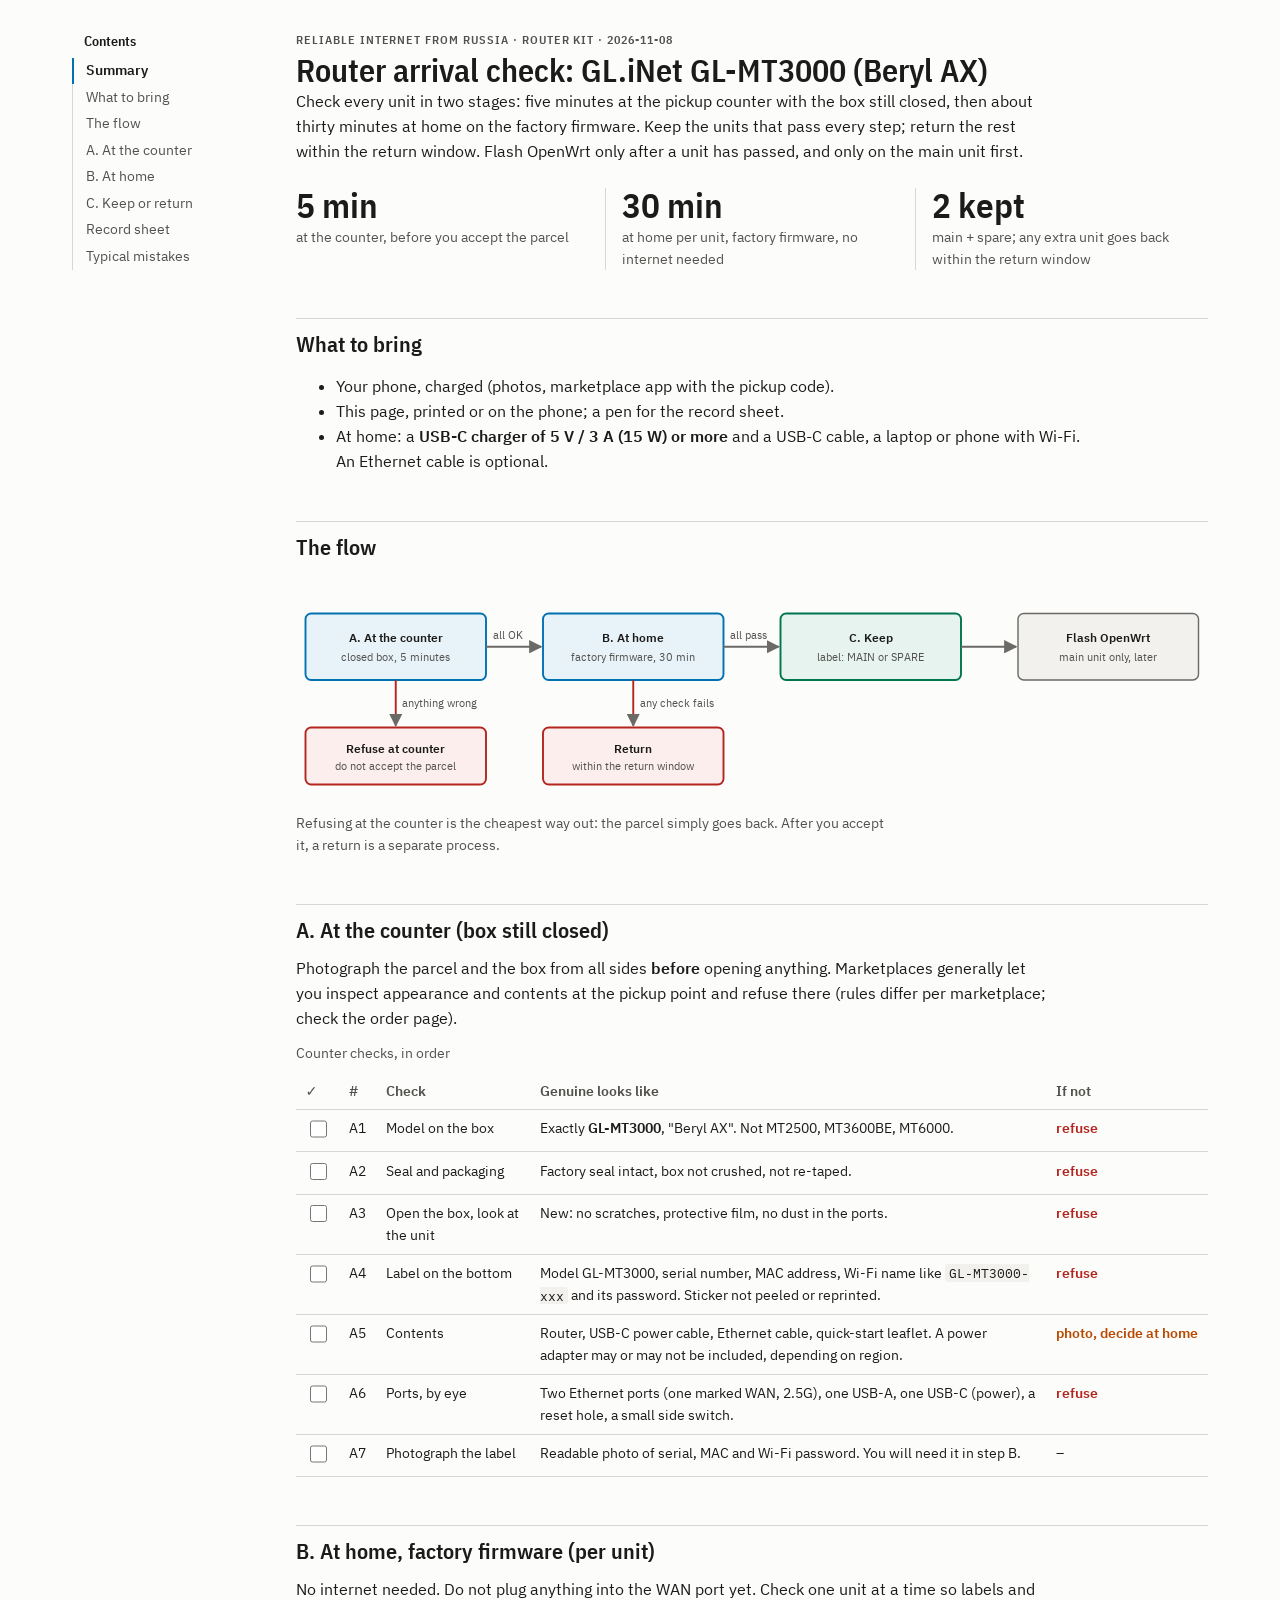
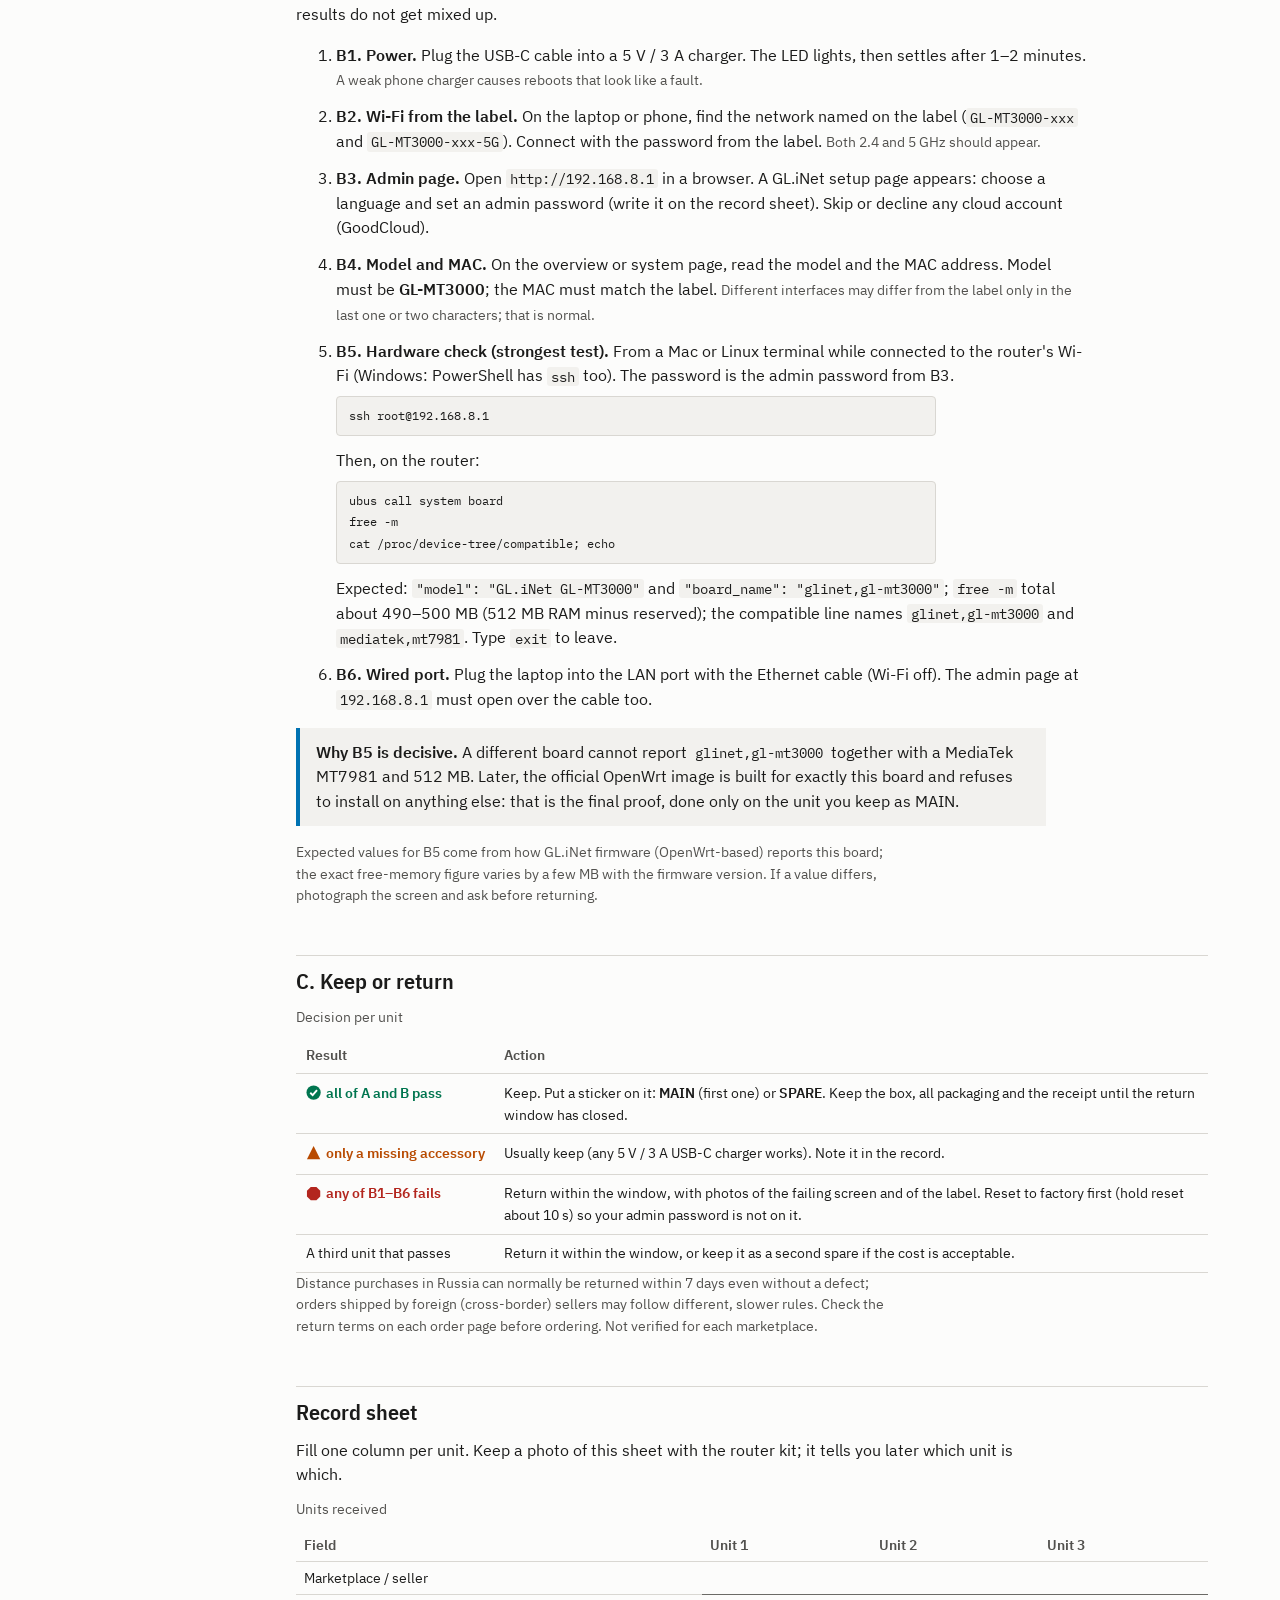
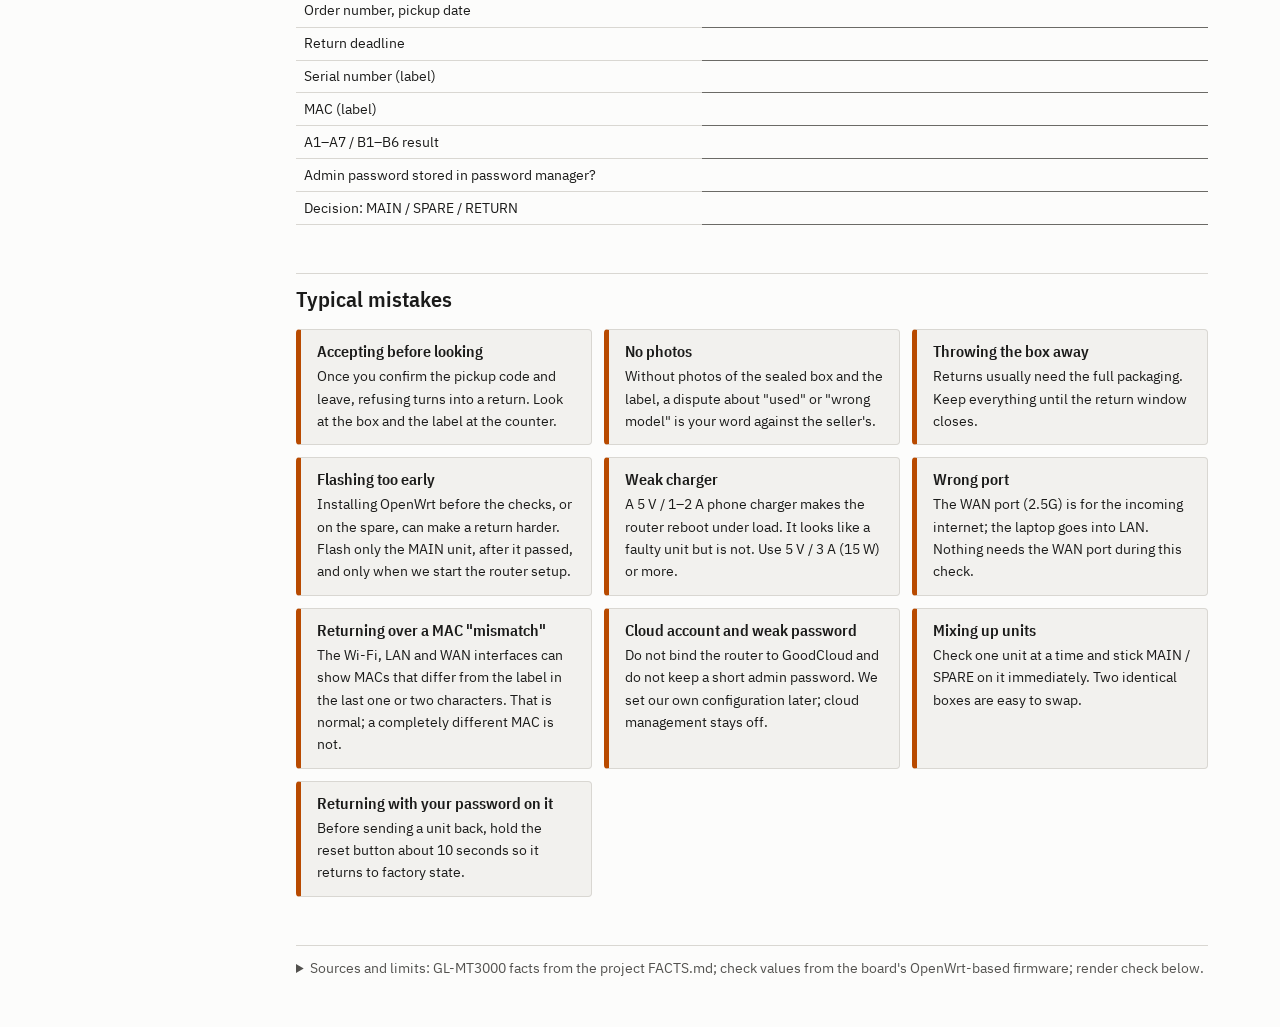
==== docs/router-arrival-check.html @ 06ab202a "Add project records, lessons and the existing explainer pages STATUS (gates, server A state), DECISI" ====
<!doctype html>
<html lang="en" data-doc="router-arrival-check">
<head>
<meta charset="utf-8">
<meta name="viewport" content="width=device-width, initial-scale=1">
<title>Router arrival check</title>
<script>document.documentElement.classList.add('js');</script>
<style>
/* fonts:begin */
/* IBM Plex, SIL Open Font License 1.1, (c) IBM Corp. Embedded by html-report/scripts/embed-fonts.py */
@font-face{font-family:"IBM Plex Sans";font-style:normal;font-weight:400;font-display:swap;src:url([data-uri]) format("woff2");unicode-range:U+0000, U+000D, U+0020-007E, U+00A0-00FF, U+0131, U+0152-0153, U+02C6, U+02DA, U+02DC, U+2013-2014, U+2018-201A, U+201C-201E, U+2020-2022, U+2026, U+2030, U+2039-203A, U+2044, U+2074, U+20AC, U+2122, U+2212, U+FB01-FB02}
@font-face{font-family:"IBM Plex Sans";font-style:normal;font-weight:600;font-display:swap;src:url([data-uri]) format("woff2");unicode-range:U+0000, U+000D, U+0020-007E, U+00A0-00FF, U+0131, U+0152-0153, U+02C6, U+02DA, U+02DC, U+2013-2014, U+2018-201A, U+201C-201E, U+2020-2022, U+2026, U+2030, U+2039-203A, U+2044, U+2074, U+20AC, U+2122, U+2212, U+FB01-FB02}
@font-face{font-family:"IBM Plex Sans Condensed";font-style:normal;font-weight:600;font-display:swap;src:url([data-uri]) format("woff2");unicode-range:U+0000, U+000D, U+0020-007E, U+00A0-00FF, U+0131, U+0152-0153, U+02C6, U+02DA, U+02DC, U+2013-2014, U+2018-201A, U+201C-201E, U+2020-2022, U+2026, U+2030, U+2039-203A, U+2044, U+2074, U+20AC, U+2122, U+2212, U+FB01-FB02}
@font-face{font-family:"IBM Plex Mono";font-style:normal;font-weight:400;font-display:swap;src:url([data-uri]) format("woff2");unicode-range:U+0000, U+000D, U+0020-007E, U+00A0-00FF, U+0131, U+0152-0153, U+02C6, U+02DA, U+02DC, U+2013-2014, U+2018-201A, U+201C-201E, U+2020-2022, U+2026, U+2030, U+2039-203A, U+2044, U+2074, U+20AC, U+2122, U+2212, U+FB01-FB02}
/* fonts:end */
:root{
  color-scheme:light;
  --surface:#fcfcfb; --surface-2:#f2f1ee; --rule:#d9d7d2;
  --ink:#1b1b1a; --ink-2:#52514e; --line:#6b6a66;
  --accent:#0072B2; --focus:#0072B2;
  --good:#00754f; --warning:#8a5a00; --serious:#b84a00; --critical:#b3261e;
  --font:"IBM Plex Sans",system-ui,-apple-system,"Segoe UI",Roboto,sans-serif;
  --font-c:"IBM Plex Sans Condensed","IBM Plex Sans","Arial Narrow",system-ui,sans-serif;
  --mono:"IBM Plex Mono",ui-monospace,Menlo,Consolas,monospace;
  --s1:.25rem; --s2:.5rem; --s3:.75rem; --s4:1rem; --s5:1.5rem; --s6:2rem; --s7:3rem;
  --radius:4px; --measure:75ch;
}
*,*::before,*::after{box-sizing:border-box}
html{background:var(--surface);color:var(--ink);font:16px/1.55 var(--font);-webkit-text-size-adjust:100%}
body{margin:0;background:var(--surface)}
h1,h2,h3{font-family:var(--font-c);font-weight:600;line-height:1.2;margin:0}
h1{font-size:2rem}
h2{font-size:1.4rem;margin:var(--s7) 0 var(--s3);padding-top:var(--s3);border-top:1px solid var(--rule)}
h3{font-size:1.1rem;margin:var(--s5) 0 var(--s2)}
p,li{max-width:var(--measure)}
p{margin:0 0 var(--s3)}
b,strong{font-weight:600}
a{color:var(--accent)}
code,pre{font-family:var(--mono);font-size:.875em}
code{background:var(--surface-2);padding:.05em .3em;border-radius:3px}
pre{background:var(--surface-2);border:1px solid var(--rule);border-radius:var(--radius);padding:var(--s2) var(--s3);overflow-x:auto;max-width:var(--measure);margin:var(--s2) 0 var(--s3)}
pre code{background:none;padding:0}
.small{font-size:.875rem;color:var(--ink-2)}
.eyebrow{font:600 .75rem var(--font-c);letter-spacing:.08em;text-transform:uppercase;color:var(--ink-2);margin:0 0 var(--s1)}
:focus-visible{outline:2px solid var(--focus);outline-offset:2px}

.page{display:grid;grid-template-columns:12rem minmax(0,1fr);gap:var(--s6);max-width:74rem;margin:0 auto;padding:var(--s6) var(--s5) var(--s7)}
.toc{position:sticky;top:var(--s5);align-self:start;font-size:.875rem}
.toc ol{list-style:none;margin:0;padding:0;border-left:1px solid var(--rule)}
.toc a{display:block;padding:.15rem var(--s3);color:var(--ink-2);text-decoration:none;border-left:2px solid transparent;margin-left:-1px}
.toc a[aria-current="true"]{color:var(--ink);border-left-color:var(--accent);font-weight:600}
.toc .toc-title{font:600 .875rem var(--font-c);margin:0 0 var(--s2) var(--s3)}
main{min-width:0}
@media (max-width:60rem){
  .page{grid-template-columns:minmax(0,1fr);gap:var(--s4);padding:var(--s5) 16px var(--s7)}
  .toc{position:static}
  .toc ol{display:flex;flex-wrap:wrap;gap:0 var(--s2);border-left:0}
  .toc a{padding:.1rem var(--s2) .1rem 0;border-left:0}
}

.strip{display:grid;grid-template-columns:repeat(3,minmax(0,1fr));gap:var(--s4);margin:var(--s5) 0}
.strip>div{border-left:1px solid var(--rule);padding-left:var(--s4)}
.strip>div:first-child{border-left:0;padding-left:0}
.big{font:600 2.2rem/1 var(--font-c)}
.big-label{font-size:.875rem;color:var(--ink-2);margin-top:var(--s1)}
@media (max-width:40rem){.strip{grid-template-columns:minmax(0,1fr)}.strip>div{border-left:0;padding-left:0}}

figure{margin:var(--s5) 0}
figure svg{display:block;width:100%;height:auto;font-family:var(--font);font-size:13px}
figcaption{font-size:.9rem;color:var(--ink-2);max-width:var(--measure);margin-top:var(--s2)}
.scroll-x{overflow-x:auto} .scroll-x svg{min-width:40rem}
.dg .box{fill:var(--surface-2);stroke:var(--line);stroke-width:1.5}
.dg .box.a{fill:#e8f2f9;stroke:var(--accent);stroke-width:2}
.dg .box.ok{fill:#e6f3ee;stroke:var(--good);stroke-width:2}
.dg .box.no{fill:#fbeeed;stroke:var(--critical);stroke-width:2}
.dg .tb{text-anchor:middle;font-weight:600;fill:var(--ink)}
.dg .ts{text-anchor:middle;font-size:11.5px;fill:var(--ink-2)}
.dg .lbl{font-size:12px;fill:var(--ink-2)}
.dg .conn{fill:none;stroke:var(--line);stroke-width:2}
.dg .conn.bad{stroke:var(--critical)}
.dg marker path{fill:var(--line)}

table{border-collapse:collapse;width:100%;font-size:.9rem}
caption{text-align:left;font-size:.875rem;color:var(--ink-2);padding-bottom:var(--s2)}
th,td{text-align:left;padding:.45rem .6rem;border-bottom:1px solid var(--rule);vertical-align:top}
th{font-weight:600;color:var(--ink-2)}
td.ck{width:2rem}
table:has(tbody tr:nth-child(8)) :is(th,td){padding:.3rem .5rem}
.table-wrap{overflow-x:auto}
input[type=checkbox]{width:1.1rem;height:1.1rem;accent-color:var(--good)}
td.fill{min-width:8rem;border-bottom:1px solid var(--line)}

.sev{display:inline-flex;align-items:center;gap:.3rem;font-weight:600;white-space:nowrap}
.sev svg{width:.95rem;height:.95rem;flex:none}
.sev.stop{color:var(--critical)} .sev.warn{color:var(--serious)} .sev.ok{color:var(--good)}

.cards{display:grid;grid-template-columns:repeat(auto-fill,minmax(16rem,1fr));gap:var(--s3);margin:var(--s4) 0}
.card{background:var(--surface-2);border:1px solid var(--rule);border-left:5px solid var(--serious);border-radius:var(--radius);padding:var(--s3) var(--s4)}
.card h3{margin:0 0 var(--s1);font-size:1rem}
.card p{margin:0;font-size:.9rem}
.callout{border-left:4px solid var(--accent);background:var(--surface-2);padding:var(--s3) var(--s4);margin:var(--s4) 0;max-width:var(--measure)}
.callout p:last-child{margin:0}
ol.steps>li{margin-bottom:var(--s3)}

footer.prov{margin-top:var(--s7);border-top:1px solid var(--rule);padding-top:var(--s3);font-size:.85rem;color:var(--ink-2)}
footer.prov summary{cursor:pointer}
footer.prov dl{display:grid;grid-template-columns:max-content minmax(0,1fr);gap:.15rem var(--s4);margin:var(--s2) 0 0}
footer.prov dt{font-weight:600} footer.prov dd{margin:0}
@media (prefers-reduced-motion:reduce){*,*::before,*::after{animation:none !important;transition:none !important}}
@page{margin:14mm 12mm}
@media print{
  :root{--surface:#fff;--surface-2:#f4f4f2;--rule:#bdbbb5;--ink:#000;--ink-2:#333;--line:#333}
  html{font-size:10.5pt}
  .page{display:block;padding:0;max-width:none}
  .toc{display:none !important}
  .scroll-x{overflow:visible} .scroll-x svg{min-width:0}
  h2{break-after:avoid;margin-top:var(--s5)}
  figure,.card,tr,.callout,pre{break-inside:avoid}
  .dg .conn{stroke-width:2.5}
}
</style>
</head>
<body>
<div class="page">
<nav class="toc" aria-label="Contents">
  <p class="toc-title">Contents</p>
  <ol>
    <li><a href="#summary">Summary</a></li>
    <li><a href="#bring">What to bring</a></li>
    <li><a href="#flow">The flow</a></li>
    <li><a href="#counter">A. At the counter</a></li>
    <li><a href="#home">B. At home</a></li>
    <li><a href="#decide">C. Keep or return</a></li>
    <li><a href="#record">Record sheet</a></li>
    <li><a href="#mistakes">Typical mistakes</a></li>
  </ol>
</nav>
<main>
<header id="summary">
  <p class="eyebrow">Reliable internet from Russia &middot; router kit &middot; 2026-11-08</p>
  <h1>Router arrival check: GL.iNet GL-MT3000 (Beryl AX)</h1>
  <p>Check every unit in two stages: five minutes at the pickup counter with the box still closed, then about thirty minutes at home on the factory firmware. Keep the units that pass every step; return the rest within the return window. Flash OpenWrt only after a unit has passed, and only on the main unit first.</p>
  <div class="strip">
    <div><div class="big">5 min</div><div class="big-label">at the counter, before you accept the parcel</div></div>
    <div><div class="big">30 min</div><div class="big-label">at home per unit, factory firmware, no internet needed</div></div>
    <div><div class="big">2 kept</div><div class="big-label">main + spare; any extra unit goes back within the return window</div></div>
  </div>
</header>

<section id="bring" aria-labelledby="bring-h">
  <h2 id="bring-h">What to bring</h2>
  <ul>
    <li>Your phone, charged (photos, marketplace app with the pickup code).</li>
    <li>This page, printed or on the phone; a pen for the record sheet.</li>
    <li>At home: a <b>USB-C charger of 5 V / 3 A (15 W) or more</b> and a USB-C cable, a laptop or phone with Wi-Fi. An Ethernet cable is optional.</li>
  </ul>
</section>

<section id="flow" aria-labelledby="flow-h">
  <h2 id="flow-h">The flow</h2>
  <figure>
    <div class="scroll-x">
    <svg class="dg" viewBox="0 0 960 230" role="img" aria-labelledby="ft fd">
      <title id="ft">Arrival check flow</title>
      <desc id="fd">At the counter: inspect the closed box. If anything is wrong, refuse the parcel at the counter. Otherwise accept and take it home. At home: power on with factory firmware and run checks B1 to B6. If any check fails, return within the window. If all pass, label the unit main or spare. Only then flash OpenWrt on the main unit.</desc>
      <defs><marker id="ar" viewBox="0 0 10 10" refX="9" refY="5" markerWidth="7" markerHeight="7" orient="auto-start-reverse"><path d="M0 0L10 5L0 10z"/></marker></defs>
      <rect class="box a" x="10" y="30" width="190" height="70" rx="6"/><text class="tb" x="105" y="60">A. At the counter</text><text class="ts" x="105" y="80">closed box, 5 minutes</text>
      <rect class="box a" x="260" y="30" width="190" height="70" rx="6"/><text class="tb" x="355" y="60">B. At home</text><text class="ts" x="355" y="80">factory firmware, 30 min</text>
      <rect class="box ok" x="510" y="30" width="190" height="70" rx="6"/><text class="tb" x="605" y="60">C. Keep</text><text class="ts" x="605" y="80">label: MAIN or SPARE</text>
      <rect class="box" x="760" y="30" width="190" height="70" rx="6"/><text class="tb" x="855" y="60">Flash OpenWrt</text><text class="ts" x="855" y="80">main unit only, later</text>
      <rect class="box no" x="10" y="150" width="190" height="60" rx="6"/><text class="tb" x="105" y="177">Refuse at counter</text><text class="ts" x="105" y="195">do not accept the parcel</text>
      <rect class="box no" x="260" y="150" width="190" height="60" rx="6"/><text class="tb" x="355" y="177">Return</text><text class="ts" x="355" y="195">within the return window</text>
      <path class="conn" d="M200 65H258" marker-end="url(#ar)"/><text class="lbl" x="207" y="57">all OK</text>
      <path class="conn" d="M450 65H508" marker-end="url(#ar)"/><text class="lbl" x="457" y="57">all pass</text>
      <path class="conn" d="M700 65H758" marker-end="url(#ar)"/>
      <path class="conn bad" d="M105 100V148" marker-end="url(#ar)"/><text class="lbl" x="112" y="128">anything wrong</text>
      <path class="conn bad" d="M355 100V148" marker-end="url(#ar)"/><text class="lbl" x="362" y="128">any check fails</text>
    </svg>
    </div>
    <figcaption>Refusing at the counter is the cheapest way out: the parcel simply goes back. After you accept it, a return is a separate process.</figcaption>
  </figure>
</section>

<section id="counter" aria-labelledby="counter-h">
  <h2 id="counter-h">A. At the counter (box still closed)</h2>
  <p>Photograph the parcel and the box from all sides <b>before</b> opening anything. Marketplaces generally let you inspect appearance and contents at the pickup point and refuse there (rules differ per marketplace; check the order page).</p>
  <div class="table-wrap">
  <table>
    <caption>Counter checks, in order</caption>
    <thead><tr><th>&#10003;</th><th>#</th><th>Check</th><th>Genuine looks like</th><th>If not</th></tr></thead>
    <tbody>
      <tr><td class="ck"><input type="checkbox" aria-label="A1 done"></td><td>A1</td><td>Model on the box</td><td>Exactly <b>GL-MT3000</b>, "Beryl AX". Not MT2500, MT3600BE, MT6000.</td><td><span class="sev stop">refuse</span></td></tr>
      <tr><td class="ck"><input type="checkbox" aria-label="A2 done"></td><td>A2</td><td>Seal and packaging</td><td>Factory seal intact, box not crushed, not re-taped.</td><td><span class="sev stop">refuse</span></td></tr>
      <tr><td class="ck"><input type="checkbox" aria-label="A3 done"></td><td>A3</td><td>Open the box, look at the unit</td><td>New: no scratches, protective film, no dust in the ports.</td><td><span class="sev stop">refuse</span></td></tr>
      <tr><td class="ck"><input type="checkbox" aria-label="A4 done"></td><td>A4</td><td>Label on the bottom</td><td>Model GL-MT3000, serial number, MAC address, Wi-Fi name like <code>GL-MT3000-xxx</code> and its password. Sticker not peeled or reprinted.</td><td><span class="sev stop">refuse</span></td></tr>
      <tr><td class="ck"><input type="checkbox" aria-label="A5 done"></td><td>A5</td><td>Contents</td><td>Router, USB-C power cable, Ethernet cable, quick-start leaflet. A power adapter may or may not be included, depending on region.</td><td><span class="sev warn">photo, decide at home</span></td></tr>
      <tr><td class="ck"><input type="checkbox" aria-label="A6 done"></td><td>A6</td><td>Ports, by eye</td><td>Two Ethernet ports (one marked WAN, 2.5G), one USB-A, one USB-C (power), a reset hole, a small side switch.</td><td><span class="sev stop">refuse</span></td></tr>
      <tr><td class="ck"><input type="checkbox" aria-label="A7 done"></td><td>A7</td><td>Photograph the label</td><td>Readable photo of serial, MAC and Wi-Fi password. You will need it in step B.</td><td>&ndash;</td></tr>
    </tbody>
  </table>
  </div>
</section>

<section id="home" aria-labelledby="home-h">
  <h2 id="home-h">B. At home, factory firmware (per unit)</h2>
  <p>No internet needed. Do not plug anything into the WAN port yet. Check one unit at a time so labels and results do not get mixed up.</p>
  <ol class="steps">
    <li><b>B1. Power.</b> Plug the USB-C cable into a 5 V / 3 A charger. The LED lights, then settles after 1&ndash;2 minutes. <span class="small">A weak phone charger causes reboots that look like a fault.</span></li>
    <li><b>B2. Wi-Fi from the label.</b> On the laptop or phone, find the network named on the label (<code>GL-MT3000-xxx</code> and <code>GL-MT3000-xxx-5G</code>). Connect with the password from the label. <span class="small">Both 2.4 and 5 GHz should appear.</span></li>
    <li><b>B3. Admin page.</b> Open <code>http://192.168.8.1</code> in a browser. A GL.iNet setup page appears: choose a language and set an admin password (write it on the record sheet). Skip or decline any cloud account (GoodCloud).</li>
    <li><b>B4. Model and MAC.</b> On the overview or system page, read the model and the MAC address. Model must be <b>GL-MT3000</b>; the MAC must match the label. <span class="small">Different interfaces may differ from the label only in the last one or two characters; that is normal.</span></li>
    <li><b>B5. Hardware check (strongest test).</b> From a Mac or Linux terminal while connected to the router's Wi-Fi (Windows: PowerShell has <code>ssh</code> too). The password is the admin password from B3.
<pre><code>ssh root@192.168.8.1</code></pre>
      Then, on the router:
<pre><code>ubus call system board
free -m
cat /proc/device-tree/compatible; echo</code></pre>
      Expected: <code>"model": "GL.iNet GL-MT3000"</code> and <code>"board_name": "glinet,gl-mt3000"</code>; <code>free -m</code> total about 490&ndash;500 MB (512 MB RAM minus reserved); the compatible line names <code>glinet,gl-mt3000</code> and <code>mediatek,mt7981</code>. Type <code>exit</code> to leave.</li>
    <li><b>B6. Wired port.</b> Plug the laptop into the LAN port with the Ethernet cable (Wi-Fi off). The admin page at <code>192.168.8.1</code> must open over the cable too.</li>
  </ol>
  <div class="callout">
    <p><b>Why B5 is decisive.</b> A different board cannot report <code>glinet,gl-mt3000</code> together with a MediaTek MT7981 and 512 MB. Later, the official OpenWrt image is built for exactly this board and refuses to install on anything else: that is the final proof, done only on the unit you keep as MAIN.</p>
  </div>
  <p class="small">Expected values for B5 come from how GL.iNet firmware (OpenWrt-based) reports this board; the exact free-memory figure varies by a few MB with the firmware version. If a value differs, photograph the screen and ask before returning.</p>
</section>

<section id="decide" aria-labelledby="decide-h">
  <h2 id="decide-h">C. Keep or return</h2>
  <div class="table-wrap">
  <table>
    <caption>Decision per unit</caption>
    <thead><tr><th>Result</th><th>Action</th></tr></thead>
    <tbody>
      <tr><td><span class="sev ok"><svg viewBox="0 0 16 16" aria-hidden="true"><circle cx="8" cy="8" r="7.5" fill="currentColor"/><path d="M4.5 8.2 7 10.6 11.6 5.4" stroke="#fff" stroke-width="2" fill="none"/></svg>all of A and B pass</span></td><td>Keep. Put a sticker on it: <b>MAIN</b> (first one) or <b>SPARE</b>. Keep the box, all packaging and the receipt until the return window has closed.</td></tr>
      <tr><td><span class="sev warn"><svg viewBox="0 0 16 16" aria-hidden="true"><path d="M8 1l7 14H1z" fill="currentColor"/></svg>only a missing accessory</span></td><td>Usually keep (any 5 V / 3 A USB-C charger works). Note it in the record.</td></tr>
      <tr><td><span class="sev stop"><svg viewBox="0 0 16 16" aria-hidden="true"><path d="M5 1h6l4 4v6l-4 4H5l-4-4V5z" fill="currentColor"/></svg>any of B1&ndash;B6 fails</span></td><td>Return within the window, with photos of the failing screen and of the label. Reset to factory first (hold reset about 10 s) so your admin password is not on it.</td></tr>
      <tr><td>A third unit that passes</td><td>Return it within the window, or keep it as a second spare if the cost is acceptable.</td></tr>
    </tbody>
  </table>
  </div>
  <p class="small">Distance purchases in Russia can normally be returned within 7 days even without a defect; orders shipped by foreign (cross-border) sellers may follow different, slower rules. Check the return terms on each order page before ordering. Not verified for each marketplace.</p>
</section>

<section id="record" aria-labelledby="record-h">
  <h2 id="record-h">Record sheet</h2>
  <p>Fill one column per unit. Keep a photo of this sheet with the router kit; it tells you later which unit is which.</p>
  <div class="table-wrap">
  <table>
    <caption>Units received</caption>
    <thead><tr><th>Field</th><th>Unit 1</th><th>Unit 2</th><th>Unit 3</th></tr></thead>
    <tbody>
      <tr><td>Marketplace / seller</td><td class="fill"></td><td class="fill"></td><td class="fill"></td></tr>
      <tr><td>Order number, pickup date</td><td class="fill"></td><td class="fill"></td><td class="fill"></td></tr>
      <tr><td>Return deadline</td><td class="fill"></td><td class="fill"></td><td class="fill"></td></tr>
      <tr><td>Serial number (label)</td><td class="fill"></td><td class="fill"></td><td class="fill"></td></tr>
      <tr><td>MAC (label)</td><td class="fill"></td><td class="fill"></td><td class="fill"></td></tr>
      <tr><td>A1&ndash;A7 / B1&ndash;B6 result</td><td class="fill"></td><td class="fill"></td><td class="fill"></td></tr>
      <tr><td>Admin password stored in password manager?</td><td class="fill"></td><td class="fill"></td><td class="fill"></td></tr>
      <tr><td>Decision: MAIN / SPARE / RETURN</td><td class="fill"></td><td class="fill"></td><td class="fill"></td></tr>
    </tbody>
  </table>
  </div>
</section>

<section id="mistakes" aria-labelledby="mistakes-h">
  <h2 id="mistakes-h">Typical mistakes</h2>
  <div class="cards">
    <article class="card"><h3>Accepting before looking</h3><p>Once you confirm the pickup code and leave, refusing turns into a return. Look at the box and the label at the counter.</p></article>
    <article class="card"><h3>No photos</h3><p>Without photos of the sealed box and the label, a dispute about "used" or "wrong model" is your word against the seller's.</p></article>
    <article class="card"><h3>Throwing the box away</h3><p>Returns usually need the full packaging. Keep everything until the return window closes.</p></article>
    <article class="card"><h3>Flashing too early</h3><p>Installing OpenWrt before the checks, or on the spare, can make a return harder. Flash only the MAIN unit, after it passed, and only when we start the router setup.</p></article>
    <article class="card"><h3>Weak charger</h3><p>A 5 V / 1&ndash;2 A phone charger makes the router reboot under load. It looks like a faulty unit but is not. Use 5 V / 3 A (15 W) or more.</p></article>
    <article class="card"><h3>Wrong port</h3><p>The WAN port (2.5G) is for the incoming internet; the laptop goes into LAN. Nothing needs the WAN port during this check.</p></article>
    <article class="card"><h3>Returning over a MAC "mismatch"</h3><p>The Wi-Fi, LAN and WAN interfaces can show MACs that differ from the label in the last one or two characters. That is normal; a completely different MAC is not.</p></article>
    <article class="card"><h3>Cloud account and weak password</h3><p>Do not bind the router to GoodCloud and do not keep a short admin password. We set our own configuration later; cloud management stays off.</p></article>
    <article class="card"><h3>Mixing up units</h3><p>Check one unit at a time and stick MAIN / SPARE on it immediately. Two identical boxes are easy to swap.</p></article>
    <article class="card"><h3>Returning with your password on it</h3><p>Before sending a unit back, hold the reset button about 10 seconds so it returns to factory state.</p></article>
  </div>
</section>

<footer class="prov">
  <details>
    <summary>Sources and limits: GL-MT3000 facts from the project FACTS.md; check values from the board's OpenWrt-based firmware; render check below.</summary>
    <dl>
      <dt>Facts</dt><dd>Hardware (MediaTek MT7981B, 512 MB RAM, 2.5G WAN + 1G LAN, USB-C 5 V / 3 A, admin at 192.168.8.1, SSID and key on the label) from FACTS.md.</dd>
      <dt>Not verified</dt><dd>Exact box contents per region, the exact free-memory figure, and each marketplace's pickup and return rules.</dd>
      <dt>Render</dt><dd id="render-status">offline-check.sh 2026-11-08: no external loads, SVG valid, headless render and PDF with network blocked; screenshot and PDF pages looked at. Not checked: phone width, dark mode.</dd>
    </dl>
  </details>
</footer>
</main>
</div>
<script>
(function () {
  var links = Array.prototype.slice.call(document.querySelectorAll('.toc a'));
  if ('IntersectionObserver' in window) {
    var io = new IntersectionObserver(function (es) { es.forEach(function (en) { if (!en.isIntersecting) return; links.forEach(function (a) { a.setAttribute('aria-current', String(a.getAttribute('href') === '#' + en.target.id)); }); }); }, { rootMargin: '0px 0px -70% 0px' });
    links.forEach(function (a) { var s = document.getElementById(a.getAttribute('href').slice(1)); if (s) io.observe(s); });
  }
  /* Remember ticked boxes on this device only (view convenience). */
  var key = 'router-arrival-check:ticks';
  var boxes = Array.prototype.slice.call(document.querySelectorAll('input[type=checkbox]'));
  try { var saved = JSON.parse(localStorage.getItem(key) || '[]'); boxes.forEach(function (b, i) { b.checked = !!saved[i]; }); } catch (e) {}
  boxes.forEach(function (b) { b.addEventListener('change', function () { try { localStorage.setItem(key, JSON.stringify(boxes.map(function (x) { return x.checked; }))); } catch (e) {} }); });
  window.addEventListener('beforeprint', function () { document.querySelectorAll('details').forEach(function (d) { d.open = true; }); });
})();
</script>
</body>
</html>
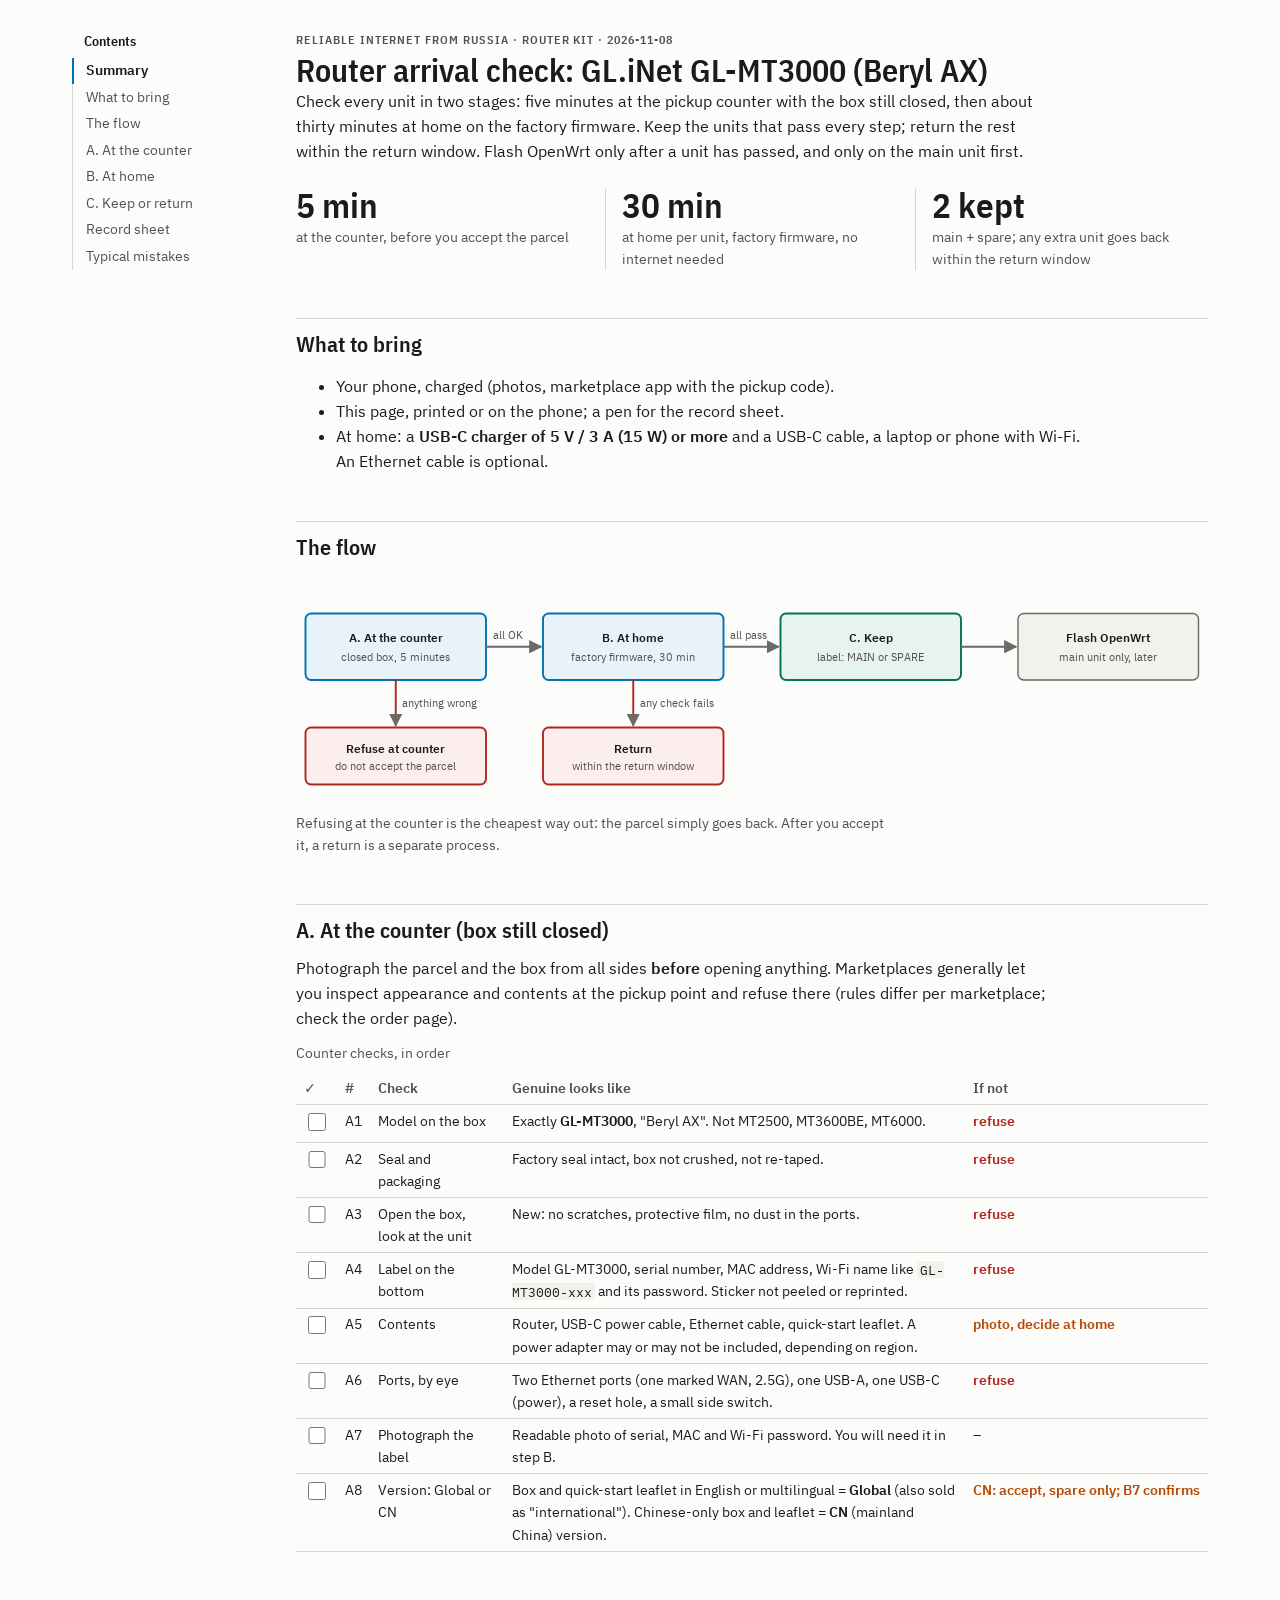
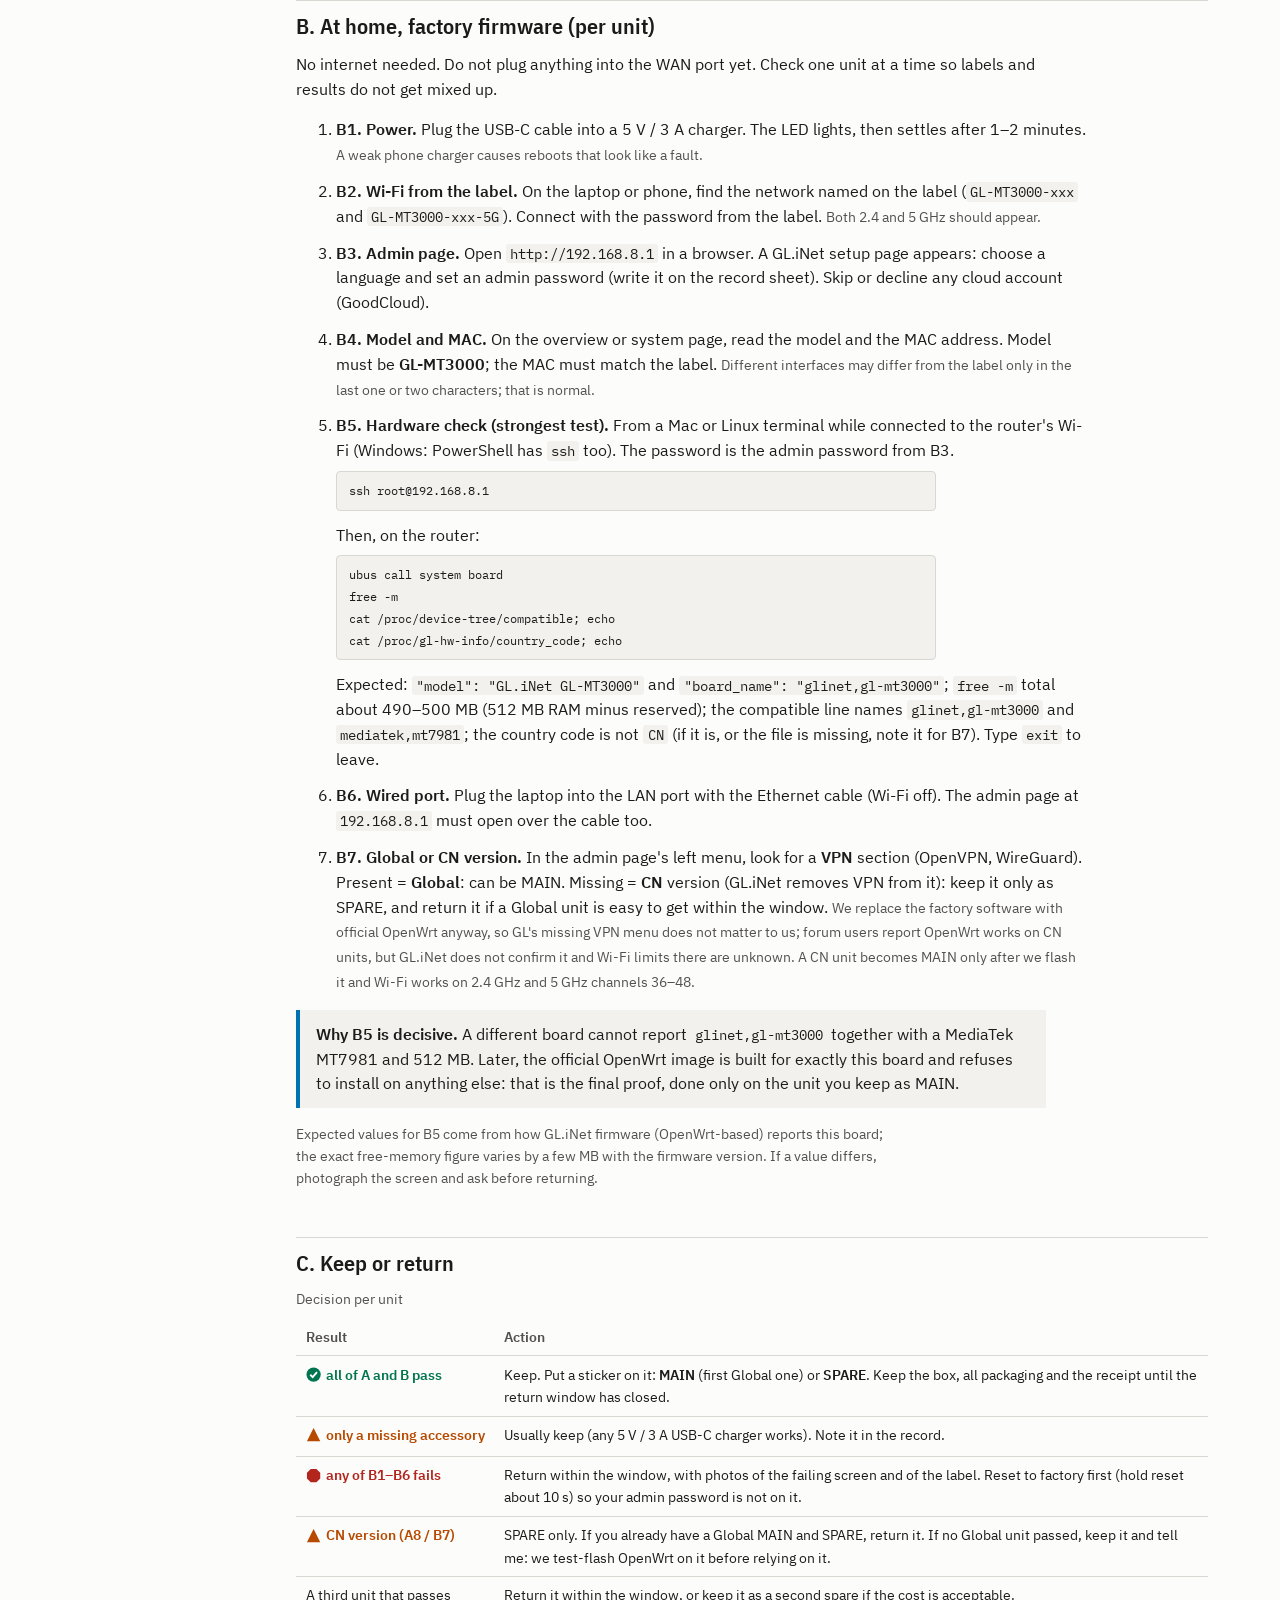
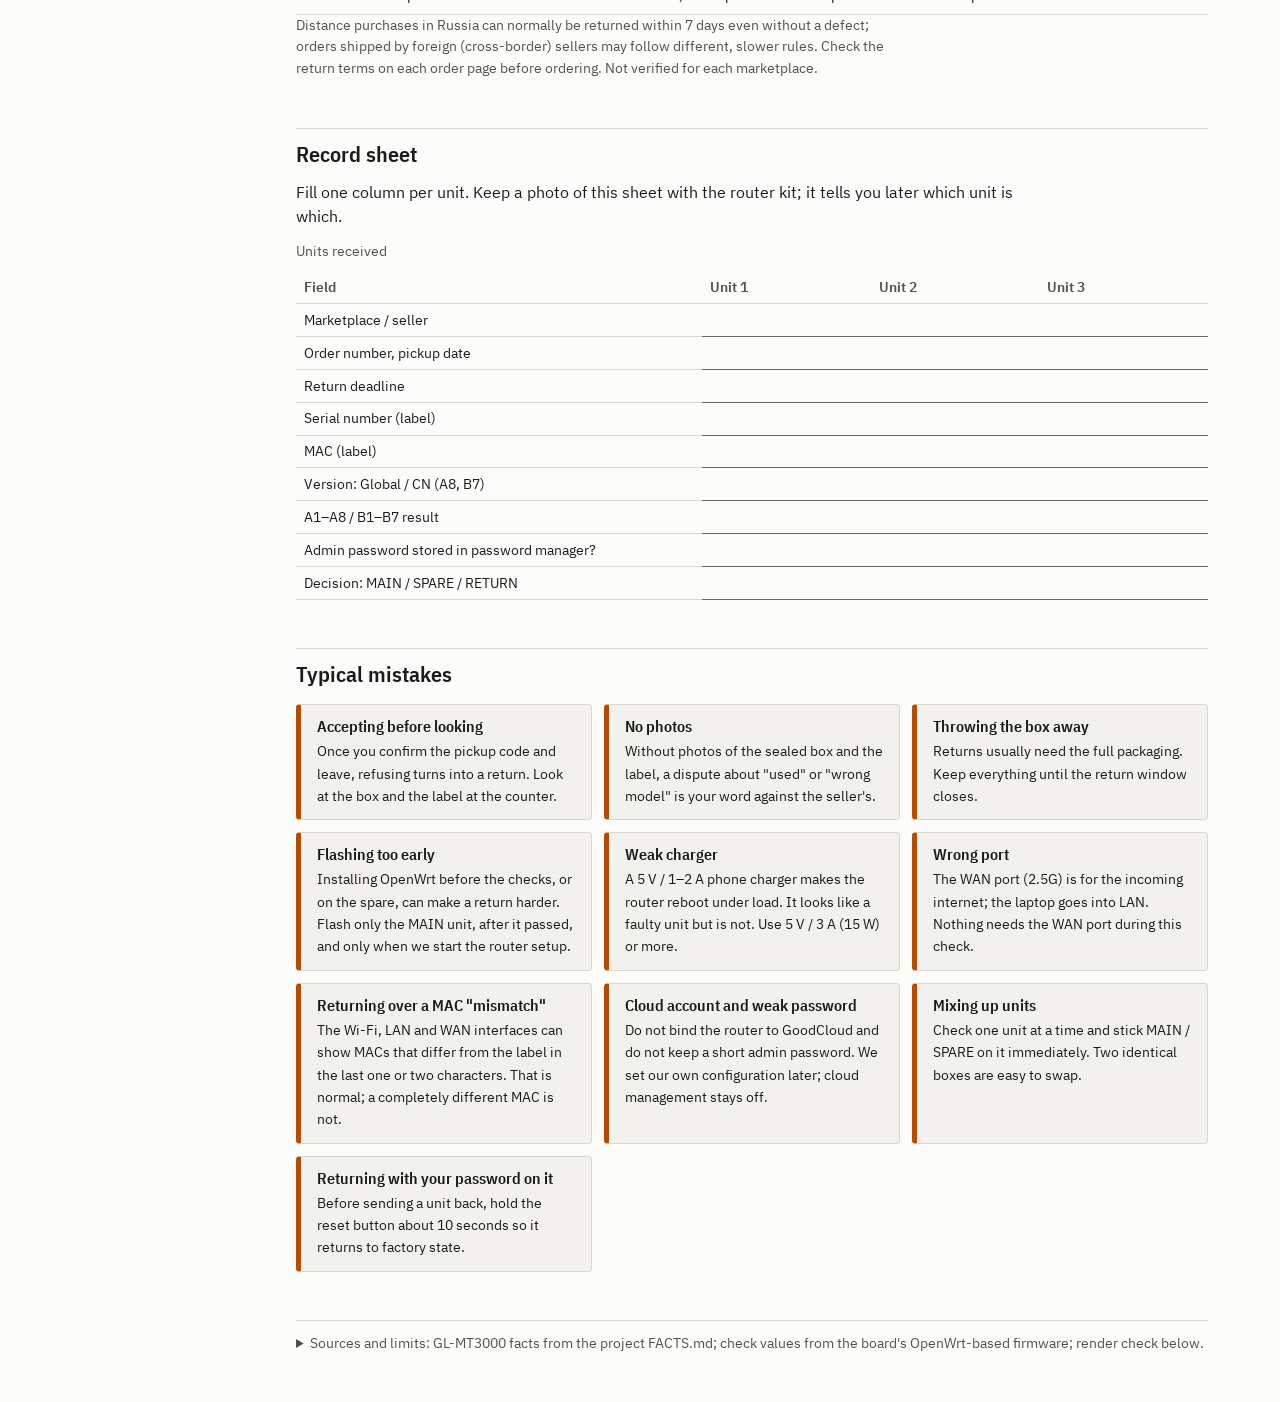
==== commit 02675689: "Add the Global vs CN version check to the router arrival page Marketplaces list GL-MT3000 as "global" ====
--- a/docs/router-arrival-check.html
+++ b/docs/router-arrival-check.html
@@ -162,7 +162,7 @@
     <div class="scroll-x">
     <svg class="dg" viewBox="0 0 960 230" role="img" aria-labelledby="ft fd">
       <title id="ft">Arrival check flow</title>
-      <desc id="fd">At the counter: inspect the closed box. If anything is wrong, refuse the parcel at the counter. Otherwise accept and take it home. At home: power on with factory firmware and run checks B1 to B6. If any check fails, return within the window. If all pass, label the unit main or spare. Only then flash OpenWrt on the main unit.</desc>
+      <desc id="fd">At the counter: inspect the closed box. If anything is wrong, refuse the parcel at the counter. Otherwise accept and take it home. At home: power on with factory firmware and run checks B1 to B7. If any check fails, return within the window. If all pass, label the unit main or spare (a CN-version unit: spare only). Only then flash OpenWrt on the main unit.</desc>
       <defs><marker id="ar" viewBox="0 0 10 10" refX="9" refY="5" markerWidth="7" markerHeight="7" orient="auto-start-reverse"><path d="M0 0L10 5L0 10z"/></marker></defs>
       <rect class="box a" x="10" y="30" width="190" height="70" rx="6"/><text class="tb" x="105" y="60">A. At the counter</text><text class="ts" x="105" y="80">closed box, 5 minutes</text>
       <rect class="box a" x="260" y="30" width="190" height="70" rx="6"/><text class="tb" x="355" y="60">B. At home</text><text class="ts" x="355" y="80">factory firmware, 30 min</text>
@@ -196,6 +196,7 @@
       <tr><td class="ck"><input type="checkbox" aria-label="A5 done"></td><td>A5</td><td>Contents</td><td>Router, USB-C power cable, Ethernet cable, quick-start leaflet. A power adapter may or may not be included, depending on region.</td><td><span class="sev warn">photo, decide at home</span></td></tr>
       <tr><td class="ck"><input type="checkbox" aria-label="A6 done"></td><td>A6</td><td>Ports, by eye</td><td>Two Ethernet ports (one marked WAN, 2.5G), one USB-A, one USB-C (power), a reset hole, a small side switch.</td><td><span class="sev stop">refuse</span></td></tr>
       <tr><td class="ck"><input type="checkbox" aria-label="A7 done"></td><td>A7</td><td>Photograph the label</td><td>Readable photo of serial, MAC and Wi-Fi password. You will need it in step B.</td><td>&ndash;</td></tr>
+      <tr><td class="ck"><input type="checkbox" aria-label="A8 done"></td><td>A8</td><td>Version: Global or CN</td><td>Box and quick-start leaflet in English or multilingual = <b>Global</b> (also sold as "international"). Chinese-only box and leaflet = <b>CN</b> (mainland China) version.</td><td><span class="sev warn">CN: accept, spare only; B7 confirms</span></td></tr>
     </tbody>
   </table>
   </div>
@@ -214,9 +215,11 @@
       Then, on the router:
 <pre><code>ubus call system board
 free -m
-cat /proc/device-tree/compatible; echo</code></pre>
-      Expected: <code>"model": "GL.iNet GL-MT3000"</code> and <code>"board_name": "glinet,gl-mt3000"</code>; <code>free -m</code> total about 490&ndash;500 MB (512 MB RAM minus reserved); the compatible line names <code>glinet,gl-mt3000</code> and <code>mediatek,mt7981</code>. Type <code>exit</code> to leave.</li>
+cat /proc/device-tree/compatible; echo
+cat /proc/gl-hw-info/country_code; echo</code></pre>
+      Expected: <code>"model": "GL.iNet GL-MT3000"</code> and <code>"board_name": "glinet,gl-mt3000"</code>; <code>free -m</code> total about 490&ndash;500 MB (512 MB RAM minus reserved); the compatible line names <code>glinet,gl-mt3000</code> and <code>mediatek,mt7981</code>; the country code is not <code>CN</code> (if it is, or the file is missing, note it for B7). Type <code>exit</code> to leave.</li>
     <li><b>B6. Wired port.</b> Plug the laptop into the LAN port with the Ethernet cable (Wi-Fi off). The admin page at <code>192.168.8.1</code> must open over the cable too.</li>
+    <li><b>B7. Global or CN version.</b> In the admin page's left menu, look for a <b>VPN</b> section (OpenVPN, WireGuard). Present = <b>Global</b>: can be MAIN. Missing = <b>CN</b> version (GL.iNet removes VPN from it): keep it only as SPARE, and return it if a Global unit is easy to get within the window. <span class="small">We replace the factory software with official OpenWrt anyway, so GL's missing VPN menu does not matter to us; forum users report OpenWrt works on CN units, but GL.iNet does not confirm it and Wi-Fi limits there are unknown. A CN unit becomes MAIN only after we flash it and Wi-Fi works on 2.4 GHz and 5 GHz channels 36&ndash;48.</span></li>
   </ol>
   <div class="callout">
     <p><b>Why B5 is decisive.</b> A different board cannot report <code>glinet,gl-mt3000</code> together with a MediaTek MT7981 and 512 MB. Later, the official OpenWrt image is built for exactly this board and refuses to install on anything else: that is the final proof, done only on the unit you keep as MAIN.</p>
@@ -231,9 +234,10 @@
     <caption>Decision per unit</caption>
     <thead><tr><th>Result</th><th>Action</th></tr></thead>
     <tbody>
-      <tr><td><span class="sev ok"><svg viewBox="0 0 16 16" aria-hidden="true"><circle cx="8" cy="8" r="7.5" fill="currentColor"/><path d="M4.5 8.2 7 10.6 11.6 5.4" stroke="#fff" stroke-width="2" fill="none"/></svg>all of A and B pass</span></td><td>Keep. Put a sticker on it: <b>MAIN</b> (first one) or <b>SPARE</b>. Keep the box, all packaging and the receipt until the return window has closed.</td></tr>
+      <tr><td><span class="sev ok"><svg viewBox="0 0 16 16" aria-hidden="true"><circle cx="8" cy="8" r="7.5" fill="currentColor"/><path d="M4.5 8.2 7 10.6 11.6 5.4" stroke="#fff" stroke-width="2" fill="none"/></svg>all of A and B pass</span></td><td>Keep. Put a sticker on it: <b>MAIN</b> (first Global one) or <b>SPARE</b>. Keep the box, all packaging and the receipt until the return window has closed.</td></tr>
       <tr><td><span class="sev warn"><svg viewBox="0 0 16 16" aria-hidden="true"><path d="M8 1l7 14H1z" fill="currentColor"/></svg>only a missing accessory</span></td><td>Usually keep (any 5 V / 3 A USB-C charger works). Note it in the record.</td></tr>
       <tr><td><span class="sev stop"><svg viewBox="0 0 16 16" aria-hidden="true"><path d="M5 1h6l4 4v6l-4 4H5l-4-4V5z" fill="currentColor"/></svg>any of B1&ndash;B6 fails</span></td><td>Return within the window, with photos of the failing screen and of the label. Reset to factory first (hold reset about 10 s) so your admin password is not on it.</td></tr>
+      <tr><td><span class="sev warn"><svg viewBox="0 0 16 16" aria-hidden="true"><path d="M8 1l7 14H1z" fill="currentColor"/></svg>CN version (A8 / B7)</span></td><td>SPARE only. If you already have a Global MAIN and SPARE, return it. If no Global unit passed, keep it and tell me: we test-flash OpenWrt on it before relying on it.</td></tr>
       <tr><td>A third unit that passes</td><td>Return it within the window, or keep it as a second spare if the cost is acceptable.</td></tr>
     </tbody>
   </table>
@@ -254,7 +258,8 @@
       <tr><td>Return deadline</td><td class="fill"></td><td class="fill"></td><td class="fill"></td></tr>
       <tr><td>Serial number (label)</td><td class="fill"></td><td class="fill"></td><td class="fill"></td></tr>
       <tr><td>MAC (label)</td><td class="fill"></td><td class="fill"></td><td class="fill"></td></tr>
-      <tr><td>A1&ndash;A7 / B1&ndash;B6 result</td><td class="fill"></td><td class="fill"></td><td class="fill"></td></tr>
+      <tr><td>Version: Global / CN (A8, B7)</td><td class="fill"></td><td class="fill"></td><td class="fill"></td></tr>
+      <tr><td>A1&ndash;A8 / B1&ndash;B7 result</td><td class="fill"></td><td class="fill"></td><td class="fill"></td></tr>
       <tr><td>Admin password stored in password manager?</td><td class="fill"></td><td class="fill"></td><td class="fill"></td></tr>
       <tr><td>Decision: MAIN / SPARE / RETURN</td><td class="fill"></td><td class="fill"></td><td class="fill"></td></tr>
     </tbody>
@@ -283,8 +288,9 @@
     <summary>Sources and limits: GL-MT3000 facts from the project FACTS.md; check values from the board's OpenWrt-based firmware; render check below.</summary>
     <dl>
       <dt>Facts</dt><dd>Hardware (MediaTek MT7981B, 512 MB RAM, 2.5G WAN + 1G LAN, USB-C 5 V / 3 A, admin at 192.168.8.1, SSID and key on the label) from FACTS.md.</dd>
-      <dt>Not verified</dt><dd>Exact box contents per region, the exact free-memory figure, and each marketplace's pickup and return rules.</dd>
-      <dt>Render</dt><dd id="render-status">offline-check.sh 2026-11-08: no external loads, SVG valid, headless render and PDF with network blocked; screenshot and PDF pages looked at. Not checked: phone width, dark mode.</dd>
+      <dt>Global vs CN</dt><dd>GL.iNet staff: CN units have no VPN or AdGuard Home and cannot officially be converted to Global (forum.gl-inet.com, statement on products bought in mainland China). FACTS.md, 2026-11-09.</dd>
+      <dt>Not verified</dt><dd>Exact box contents per region, the exact free-memory figure, and each marketplace's pickup and return rules. That box language reliably marks a CN unit (GL.iNet staff say Chinese packaging and manual; a few CN units were sold abroad). The <code>/proc/gl-hw-info/country_code</code> file (forum users only). OpenWrt behaviour on CN units (forum users only).</dd>
+      <dt>Render</dt><dd id="render-status">offline-check.sh 2026-11-08, again 2026-11-09 after adding A8/B7: no external loads, SVG valid, headless render and PDF with network blocked; screenshot and PDF pages looked at. Not checked: phone width, dark mode.</dd>
     </dl>
   </details>
 </footer>
